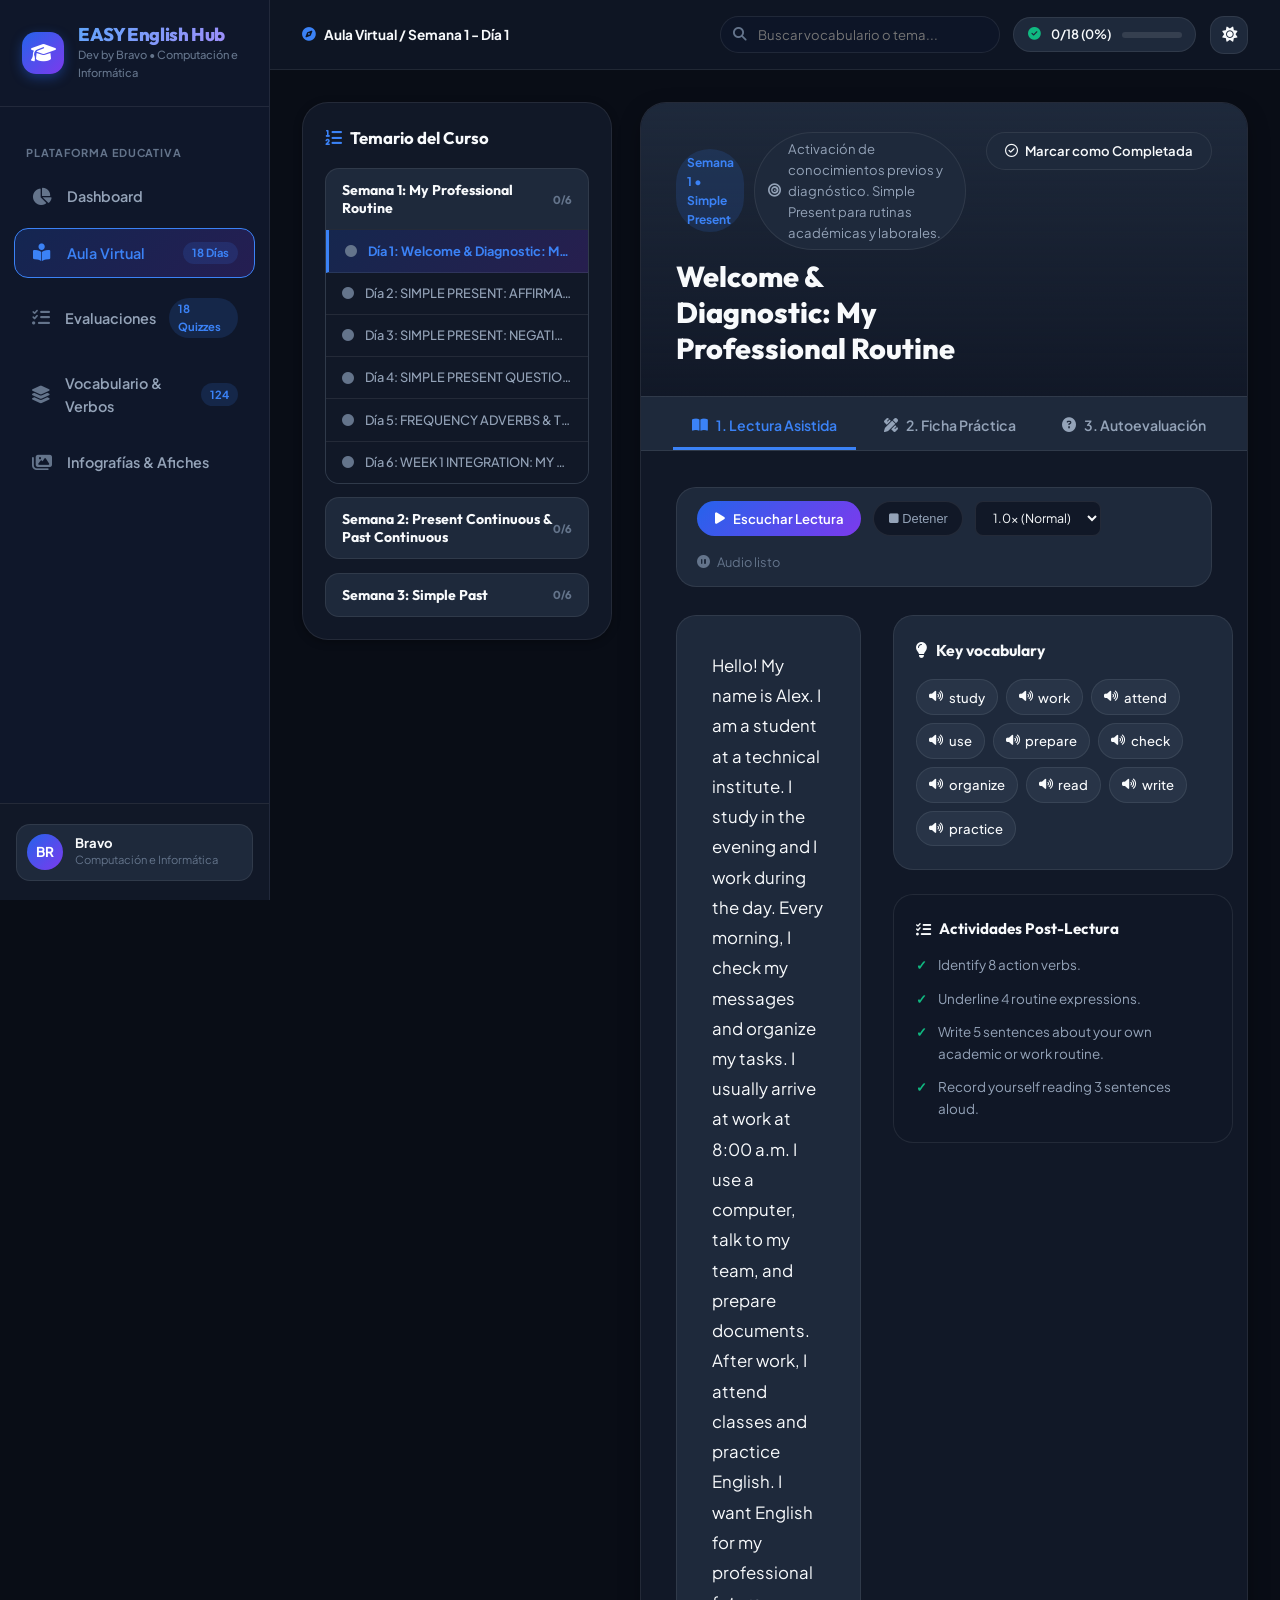
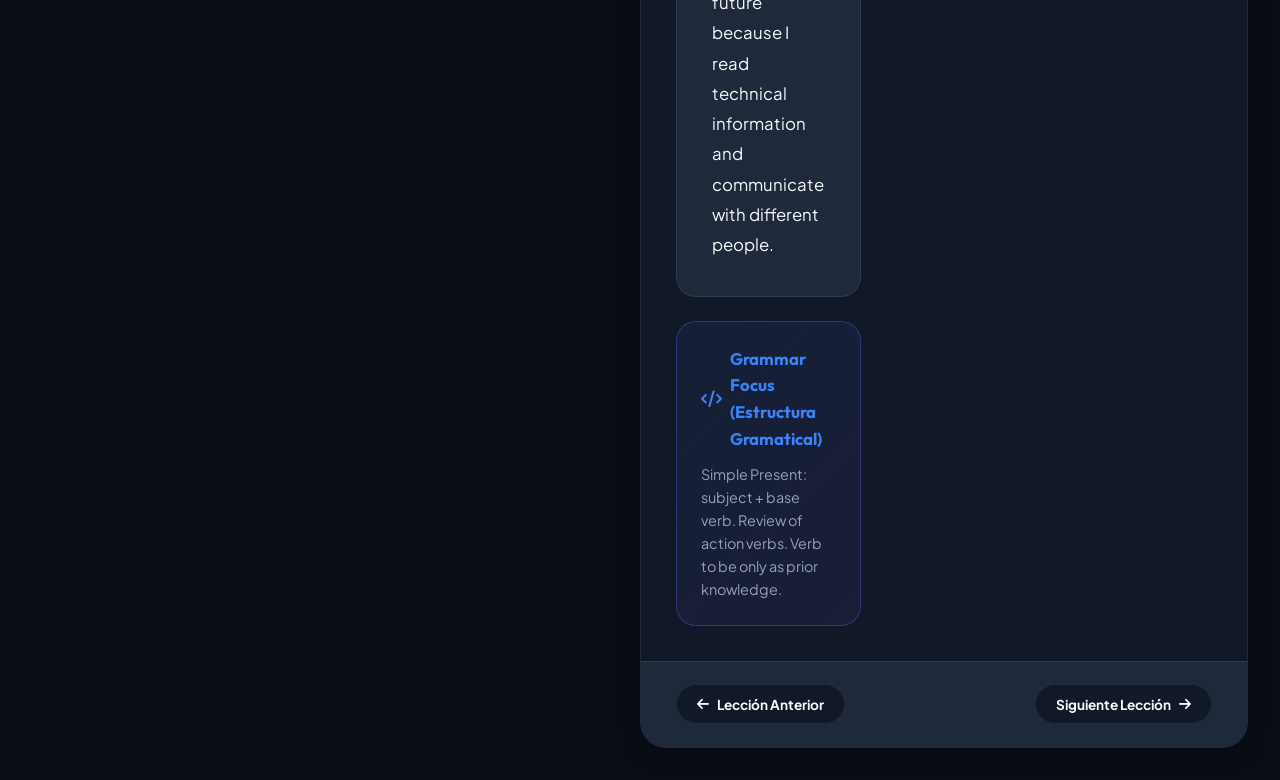
==== aula.html @ ff4a4f33 "Migracion MPA: Fases 2-3 (pagina 2/2 del portal y limpieza de codigo legado)" ====
<!DOCTYPE html>
<html lang="es" data-theme="dark">

<head>
  <meta charset="UTF-8">
  <meta name="viewport" content="width=device-width, initial-scale=1.0">
  <title>Aula Virtual | EASY English Hub</title>
  <meta name="description"
    content="Aula virtual interactiva de Inglés Básico: lectura asistida por voz nativa, ficha de práctica, autoevaluaciones, diapositivas, recursos e infografías por día.">
  <meta name="author" content="Bravo • Computación e Informática">

  <!-- Favicon SVG -->
  <link rel="icon" type="image/svg+xml"
    href="data:image/svg+xml,<svg xmlns='http://www.w3.org/2000/svg' viewBox='0 0 100 100'><rect width='100' height='100' rx='25' fill='%232563eb'/><text x='50' y='65' font-size='50' font-family='sans-serif' font-weight='bold' text-anchor='middle' fill='white'>E</text></svg>">

  <!-- Font Awesome CDN -->
  <link rel="stylesheet" href="https://cdnjs.cloudflare.com/ajax/libs/font-awesome/6.5.1/css/all.min.css"
    integrity="sha512-DTOQO9RWCH3ppGqcWaEA1BIZOC6xxalwEsw9c2QQeAIftl+Vegovlnee1c9QX4TctnWMn13TZye+giMm8e2LwA=="
    crossorigin="anonymous" referrerpolicy="no-referrer" />

  <!-- App Stylesheet -->
  <link rel="stylesheet" href="css/styles.css">
</head>

<body>

  <!-- Contenido de la vista Aula Virtual (el layout común lo envuelve js/layout.js) -->
  <template id="pageTemplate">
    <section class="view-section active" id="view_classroom">
      <div class="classroom-layout">

        <!-- Left Syllabus Navigator (Tree inside Classroom) -->
        <aside class="syllabus-card" id="syllabusCard">
          <h3 class="syllabus-title">
            <i class="fa-solid fa-list-ol" style="color: var(--primary-500);"></i> Temario del Curso
          </h3>
          <div class="syllabus-accordion" id="syllabusAccordion">
            <!-- Populated dynamically by js/paginas/aula.js -->
          </div>
        </aside>

        <!-- Right Main Stage Classroom Workspace -->
        <div class="classroom-stage-card" id="classroomStageCard">

          <!-- Stage Header -->
          <div class="stage-header">
            <div class="stage-header-info">
              <div class="stage-badges-row">
                <span class="stage-week-badge" id="stageWeekBadge">Semana 1</span>
                <span class="stage-focus-tag" id="stageFocusTag">
                  <i class="fa-solid fa-bullseye"></i> Enfoque del día
                </span>
              </div>
              <h2 class="stage-lesson-title" id="stageLessonTitle">Cargando Lección...</h2>
            </div>

            <div class="stage-header-actions">
              <button type="button" class="btn-complete-lesson" id="stageCompleteBtn">
                <i class="fa-regular fa-circle-check"></i> Marcar como Completada
              </button>
            </div>
          </div>

          <!-- Classroom Tabs Bar -->
          <nav class="classroom-tabs-bar" id="classroomTabsBar" aria-label="Contenidos de la clase">
            <button type="button" class="stage-tab-btn" data-tab="reading">
              <i class="fa-solid fa-book-open"></i> 1. Lectura Asistida
            </button>
            <button type="button" class="stage-tab-btn" data-tab="worksheet">
              <i class="fa-solid fa-pen-ruler"></i> 2. Ficha Práctica
            </button>
            <button type="button" class="stage-tab-btn" data-tab="quiz">
              <i class="fa-solid fa-circle-question"></i> 3. Autoevaluación
            </button>
            <button type="button" class="stage-tab-btn" data-tab="slides">
              <i class="fa-solid fa-chalkboard-user"></i> 4. Diapositivas PPT
            </button>
            <button type="button" class="stage-tab-btn" data-tab="resources">
              <i class="fa-solid fa-globe"></i> 5. Recursos & Práctica
            </button>
            <button type="button" class="stage-tab-btn" data-tab="poster">
              <i class="fa-solid fa-image"></i> 6. Infografía
            </button>
          </nav>

          <!-- Tab Panel 1: Lectura Asistida con Voz -->
          <div class="stage-panel" id="stagePanel_reading">
            <!-- Audio Bar -->
            <div class="audio-player-bar" id="audioPlayerBar">
              <div class="audio-controls-left">
                <button type="button" class="btn-audio-play" id="audioPlayBtn">
                  <i class="fa-solid fa-play"></i> Escuchar Lectura
                </button>
                <button type="button" class="btn-audio-stop" id="audioStopBtn" title="Detener audio">
                  <i class="fa-solid fa-stop"></i> Detener
                </button>
                <label for="audioSpeedSelect" style="display:none;">Velocidad</label>
                <select id="audioSpeedSelect" class="audio-speed-select" title="Velocidad de reproducción">
                  <option value="0.8">0.8x (Lento)</option>
                  <option value="1.0" selected>1.0x (Normal)</option>
                  <option value="1.2">1.2x (Rápido)</option>
                </select>
              </div>
              <div class="audio-status-label" id="audioStatusLabel">
                <i class="fa-solid fa-circle-pause" style="color: var(--text-muted)"></i> Audio listo
              </div>
            </div>

            <!-- Dual Layout: Reading Text + Grammar & Vocabulary -->
            <div class="reading-stage-grid">
              <div class="reading-main-column">
                <div class="reading-text-card" id="readingTextCard">
                  <!-- Populated dynamically -->
                </div>

                <div class="grammar-card" id="grammarCard">
                  <div class="grammar-card-header">
                    <i class="fa-solid fa-code"></i> Grammar Focus (Estructura Gramatical)
                  </div>
                  <div class="grammar-card-body" id="grammarCardBody">
                    <!-- Populated dynamically -->
                  </div>
                </div>
              </div>

              <aside class="stage-side-column">
                <div class="vocab-widget-card" id="vocabWidgetCard">
                  <h4 id="vocabWidgetTitle"><i class="fa-solid fa-lightbulb"></i> Vocabulario Clave</h4>
                  <div class="vocab-chips-wrap" id="vocabChipsWrap">
                    <!-- Populated dynamically -->
                  </div>
                </div>

                <div class="after-reading-card" id="afterReadingCard">
                  <h4><i class="fa-solid fa-list-check"></i> Actividades Post-Lectura</h4>
                  <ul class="after-reading-list" id="afterReadingList">
                    <!-- Populated dynamically -->
                  </ul>
                </div>
              </aside>
            </div>
          </div>

          <!-- Tab Panel 2: Ficha Práctica Interactiva -->
          <div class="stage-panel" id="stagePanel_worksheet">
            <div class="worksheet-container">
              <div id="worksheetSectionsWrap">
                <!-- Populated dynamically -->
              </div>
              <div style="display: flex; justify-content: flex-end; padding-top: 1rem;">
                <button type="button" class="btn-primary-action" id="saveWorksheetBtn">
                  <i class="fa-solid fa-floppy-disk"></i> <span>Guardar Mis Respuestas</span>
                </button>
              </div>
            </div>
          </div>

          <!-- Tab Panel 3: Autoevaluación (Quiz) -->
          <div class="stage-panel" id="stagePanel_quiz">
            <div class="quiz-wrapper">
              <div class="quiz-score-banner">
                <div class="quiz-score-text">
                  <h3>Autoevaluación Oficial del Día</h3>
                  <p>Responde las 5 preguntas y obtén retroalimentación inmediata con explicación.</p>
                </div>
                <div class="quiz-score-pill" id="quizScorePill">0 / 5</div>
              </div>

              <div id="quizQuestionsWrap" style="display: flex; flex-direction: column; gap: 1.5rem;">
                <!-- Populated dynamically -->
              </div>

              <div class="master-answer-card">
                <div class="master-answer-header" id="masterAnswerHeader">
                  <h4><i class="fa-solid fa-key"></i> Ver Solucionario y Hoja de Respuestas</h4>
                  <i class="fa-solid fa-chevron-down" id="masterAnswerIcon"></i>
                </div>
                <div class="master-answer-body" id="masterAnswerBody">
                  <!-- Populated dynamically -->
                </div>
              </div>
            </div>
          </div>

          <!-- Tab Panel 4: Diapositivas PPT Interactivas en Pantalla -->
          <div class="stage-panel" id="stagePanel_slides">
            <div class="slides-viewer-card">
              <div class="slides-toolbar">
                <div style="display: flex; align-items: center; gap: 0.8rem;">
                  <h4 style="font-family: var(--font-heading); font-size: 1.15rem; font-weight: 700;">
                    <i class="fa-solid fa-chalkboard-user"
                      style="color: var(--primary-500); margin-right: 0.35rem;"></i> Diapositivas Oficiales de la
                    Semana
                  </h4>
                  <span class="slide-counter-badge" id="slideCounterBadge">Diapositiva 1 de 8</span>
                </div>

                <div class="slide-controls">
                  <button type="button" class="btn-stage-nav" id="slidePrevBtn">
                    <i class="fa-solid fa-chevron-left"></i> Anterior
                  </button>
                  <button type="button" class="btn-stage-nav" id="slideNextBtn">
                    Siguiente <i class="fa-solid fa-chevron-right"></i>
                  </button>
                </div>
              </div>

              <div class="slide-stage-canvas" id="slideStageCanvas">
                <!-- Populated dynamically -->
              </div>
            </div>
          </div>

          <!-- Tab Panel 5: Recursos Digitales y Práctica Online -->
          <div class="stage-panel" id="stagePanel_resources">
            <div id="resourcesContainer">
              <!-- Populated dynamically -->
            </div>
          </div>

          <!-- Tab Panel 6: Infografía del Día -->
          <div class="stage-panel" id="stagePanel_poster">
            <div class="poster-viewer-card">
              <div
                style="width: 100%; display: flex; justify-content: space-between; align-items: center; margin-bottom: 1rem;">
                <h4 style="font-family: var(--font-heading); font-size: 1.1rem;"><i class="fa-solid fa-image"></i>
                  Infografía Educativa de la Lección</h4>
                <button type="button" class="btn-stage-nav" id="posterFullBtn">
                  <i class="fa-solid fa-expand"></i> Pantalla Completa
                </button>
              </div>
              <div class="poster-media-container" id="posterMediaWrap">
                <!-- Populated dynamically -->
              </div>
            </div>
          </div>

          <!-- Stage Navigation Footer (Prev / Next Buttons) -->
          <div class="stage-nav-footer">
            <button type="button" class="btn-stage-nav" id="prevLessonBtn">
              <i class="fa-solid fa-arrow-left"></i> Lección Anterior
            </button>
            <button type="button" class="btn-stage-nav" id="nextLessonBtn">
              Siguiente Lección <i class="fa-solid fa-arrow-right"></i>
            </button>
          </div>

        </div>
      </div>
    </section>
  </template>

  <div id="appRoot"></div>

  <script type="module" src="js/paginas/aula.js"></script>
</body>

</html>
---- css/styles.css ----
/* ==========================================================================
   EASY English Hub - EdTech LMS Platform
   Desarrollado por Bravo • Computación e Informática
   ========================================================================== */

@import url('https://fonts.googleapis.com/css2?family=Outfit:wght@300;400;500;600;700;800&family=Plus+Jakarta+Sans:wght@300;400;500;600;700&display=swap');

/* --- Theme Tokens & CSS Variables --- */
:root {
  --primary-50: #eff6ff;
  --primary-100: #dbeafe;
  --primary-500: #3b82f6;
  --primary-600: #2563eb;
  --primary-700: #1d4ed8;

  --violet-500: #8b5cf6;
  --violet-600: #7c3aed;
  --cyan-500: #06b6d4;
  --emerald-500: #10b981;
  --rose-500: #f43f5e;
  --amber-500: #f59e0b;

  --font-heading: 'Outfit', sans-serif;
  --font-body: 'Plus Jakarta Sans', sans-serif;

  --sidebar-width: 270px;
  --topbar-height: 70px;

  --radius-sm: 8px;
  --radius-md: 14px;
  --radius-lg: 20px;
  --radius-xl: 26px;
  --radius-full: 9999px;

  --transition-fast: 0.15s ease;
  --transition-normal: 0.25s ease;
  --transition-slow: 0.4s cubic-bezier(0.16, 1, 0.3, 1);
}

/* Dark Theme */
[data-theme="dark"] {
  --bg-app: #090d16;
  --bg-sidebar: #0f172a;
  --bg-surface: #111827;
  --bg-card: rgba(17, 24, 39, 0.8);
  --bg-card-hover: rgba(30, 41, 59, 0.9);
  --bg-elevated: #1e293b;
  --bg-input: rgba(15, 23, 42, 0.85);

  --border-color: rgba(255, 255, 255, 0.08);
  --border-highlight: rgba(99, 102, 241, 0.35);

  --text-main: #f8fafc;
  --text-secondary: #94a3b8;
  --text-muted: #64748b;

  --shadow-sm: 0 2px 8px rgba(0, 0, 0, 0.3);
  --shadow-md: 0 8px 24px -4px rgba(0, 0, 0, 0.4);
  --shadow-lg: 0 16px 36px -6px rgba(0, 0, 0, 0.5);
  --shadow-glow: 0 0 35px rgba(99, 102, 241, 0.2);

  --nav-active-bg: linear-gradient(135deg, rgba(37, 99, 235, 0.2), rgba(124, 58, 237, 0.2));
  --nav-active-border: #3b82f6;
  --chip-bg: rgba(51, 65, 85, 0.5);
}

/* Light Theme */
[data-theme="light"] {
  --bg-app: #f8fafc;
  --bg-sidebar: #ffffff;
  --bg-surface: #ffffff;
  --bg-card: rgba(255, 255, 255, 0.9);
  --bg-card-hover: #ffffff;
  --bg-elevated: #f1f5f9;
  --bg-input: #ffffff;

  --border-color: rgba(226, 232, 240, 0.9);
  --border-highlight: rgba(59, 130, 246, 0.35);

  --text-main: #0f172a;
  --text-secondary: #475569;
  --text-muted: #94a3b8;

  --shadow-sm: 0 2px 6px rgba(0, 0, 0, 0.04);
  --shadow-md: 0 8px 20px -3px rgba(0, 0, 0, 0.08);
  --shadow-lg: 0 16px 32px -4px rgba(0, 0, 0, 0.12);
  --shadow-glow: 0 0 30px rgba(59, 130, 246, 0.15);

  --nav-active-bg: #eff6ff;
  --nav-active-border: #2563eb;
  --chip-bg: #e2e8f0;
}

/* Base Reset */
*, *::before, *::after {
  box-sizing: border-box;
  margin: 0;
  padding: 0;
}

body {
  font-family: var(--font-body);
  background-color: var(--bg-app);
  color: var(--text-main);
  line-height: 1.6;
  min-height: 100vh;
  display: flex;
  overflow-x: hidden;
  transition: background-color var(--transition-slow), color var(--transition-slow);
}

/* Scrollbars */
::-webkit-scrollbar {
  width: 6px;
  height: 6px;
}
::-webkit-scrollbar-track {
  background: transparent;
}
::-webkit-scrollbar-thumb {
  background: var(--border-highlight);
  border-radius: var(--radius-full);
}
::-webkit-scrollbar-thumb:hover {
  background: var(--primary-500);
}

/* ==========================================================================
   App Shell Layout (Sidebar + Topbar + Main Stage)
   ========================================================================== */
.app-shell {
  display: flex;
  width: 100%;
  min-height: 100vh;
}

/* Fixed Left Sidebar */
.app-sidebar {
  width: var(--sidebar-width);
  background: var(--bg-sidebar);
  border-right: 1px solid var(--border-color);
  display: flex;
  flex-direction: column;
  position: fixed;
  top: 0;
  bottom: 0;
  left: 0;
  z-index: 1000;
  transition: transform var(--transition-slow);
}

.sidebar-header {
  padding: 1.5rem 1.4rem;
  display: flex;
  align-items: center;
  gap: 0.85rem;
  border-bottom: 1px solid var(--border-color);
}

.sidebar-logo-icon {
  width: 42px;
  height: 42px;
  border-radius: var(--radius-md);
  background: linear-gradient(135deg, var(--primary-600), var(--violet-600));
  display: flex;
  align-items: center;
  justify-content: center;
  color: #fff;
  font-size: 1.25rem;
  box-shadow: 0 4px 12px rgba(37, 99, 235, 0.4);
  flex-shrink: 0;
}

.sidebar-brand-titles h1 {
  font-family: var(--font-heading);
  font-size: 1.15rem;
  font-weight: 800;
  letter-spacing: -0.02em;
  background: linear-gradient(135deg, #60a5fa, #a78bfa);
  -webkit-background-clip: text;
  -webkit-text-fill-color: transparent;
  line-height: 1.2;
}
[data-theme="light"] .sidebar-brand-titles h1 {
  background: linear-gradient(135deg, #2563eb, #7c3aed);
  -webkit-background-clip: text;
  -webkit-text-fill-color: transparent;
}

.sidebar-brand-badge {
  font-size: 0.7rem;
  color: var(--text-muted);
  font-weight: 500;
}

/* Sidebar Menu */
.sidebar-nav {
  padding: 1.2rem 0.9rem;
  display: flex;
  flex-direction: column;
  gap: 0.35rem;
  flex: 1;
  overflow-y: auto;
}

.nav-section-title {
  font-size: 0.68rem;
  text-transform: uppercase;
  letter-spacing: 0.08em;
  font-weight: 700;
  color: var(--text-muted);
  padding: 0.6rem 0.75rem 0.3rem;
  margin-top: 0.5rem;
}

.nav-item-btn {
  display: flex;
  align-items: center;
  gap: 0.85rem;
  padding: 0.8rem 1rem;
  border-radius: var(--radius-md);
  color: var(--text-secondary);
  font-family: var(--font-body);
  font-size: 0.9rem;
  font-weight: 600;
  text-decoration: none;
  background: transparent;
  border: 1px solid transparent;
  cursor: pointer;
  width: 100%;
  text-align: left;
  transition: all var(--transition-fast);
}

.nav-item-btn i {
  font-size: 1.1rem;
  width: 22px;
  text-align: center;
  color: var(--text-muted);
  transition: color var(--transition-fast);
}

.nav-item-btn:hover {
  background: var(--bg-elevated);
  color: var(--text-main);
}
.nav-item-btn:hover i {
  color: var(--primary-500);
}

.nav-item-btn.active {
  background: var(--nav-active-bg);
  border-color: var(--nav-active-border);
  color: var(--primary-500);
}
.nav-item-btn.active i {
  color: var(--primary-500);
}

.nav-pill-badge {
  margin-left: auto;
  font-size: 0.7rem;
  font-weight: 700;
  padding: 0.15rem 0.55rem;
  border-radius: var(--radius-full);
  background: rgba(59, 130, 246, 0.15);
  color: var(--primary-500);
}

.sidebar-footer {
  padding: 1.2rem 1rem;
  border-top: 1px solid var(--border-color);
  background: var(--bg-surface);
}

.student-card-mini {
  display: flex;
  align-items: center;
  gap: 0.75rem;
  padding: 0.6rem;
  border-radius: var(--radius-md);
  background: var(--bg-elevated);
  border: 1px solid var(--border-color);
}

.student-avatar {
  width: 36px;
  height: 36px;
  border-radius: 50%;
  background: linear-gradient(135deg, var(--emerald-500), var(--cyan-500));
  display: flex;
  align-items: center;
  justify-content: center;
  color: #fff;
  font-weight: 700;
  font-size: 0.85rem;
  flex-shrink: 0;
}

.student-info h4 {
  font-size: 0.82rem;
  font-weight: 700;
  color: var(--text-main);
  line-height: 1.2;
}
.student-info p {
  font-size: 0.7rem;
  color: var(--text-muted);
}

/* Viewport */
.app-viewport {
  margin-left: var(--sidebar-width);
  width: calc(100% - var(--sidebar-width));
  min-height: 100vh;
  display: flex;
  flex-direction: column;
}

.app-topbar {
  height: var(--topbar-height);
  background: var(--bg-card);
  backdrop-filter: blur(16px);
  -webkit-backdrop-filter: blur(16px);
  border-bottom: 1px solid var(--border-color);
  position: sticky;
  top: 0;
  z-index: 900;
  display: flex;
  align-items: center;
  justify-content: space-between;
  padding: 0 2rem;
  gap: 1.5rem;
}

.topbar-left {
  display: flex;
  align-items: center;
  gap: 1.25rem;
}

.btn-sidebar-toggle {
  display: none;
  background: var(--bg-elevated);
  border: 1px solid var(--border-color);
  width: 38px;
  height: 38px;
  border-radius: var(--radius-sm);
  color: var(--text-main);
  cursor: pointer;
  align-items: center;
  justify-content: center;
  font-size: 1.1rem;
}

.topbar-breadcrumbs {
  font-size: 0.85rem;
  font-weight: 600;
  color: var(--text-muted);
  display: flex;
  align-items: center;
  gap: 0.5rem;
}
.topbar-breadcrumbs span.active-view-name {
  color: var(--text-main);
  font-weight: 700;
}

.topbar-actions {
  display: flex;
  align-items: center;
  gap: 0.85rem;
}

.topbar-search-box {
  position: relative;
  width: 280px;
}
.topbar-search-input {
  width: 100%;
  padding: 0.55rem 0.9rem 0.55rem 2.3rem;
  border-radius: var(--radius-full);
  border: 1px solid var(--border-color);
  background: var(--bg-input);
  color: var(--text-main);
  font-family: var(--font-body);
  font-size: 0.82rem;
  transition: all var(--transition-fast);
}
.topbar-search-input:focus {
  outline: none;
  border-color: var(--primary-500);
  box-shadow: 0 0 0 3px rgba(59, 130, 246, 0.2);
}
.topbar-search-icon {
  position: absolute;
  left: 0.85rem;
  top: 50%;
  transform: translateY(-50%);
  color: var(--text-muted);
  font-size: 0.85rem;
  pointer-events: none;
}

.btn-topbar-action {
  width: 38px;
  height: 38px;
  border-radius: var(--radius-md);
  border: 1px solid var(--border-color);
  background: var(--bg-elevated);
  color: var(--text-main);
  display: flex;
  align-items: center;
  justify-content: center;
  cursor: pointer;
  transition: all var(--transition-fast);
  font-size: 0.95rem;
}
.btn-topbar-action:hover {
  background: var(--bg-card-hover);
  border-color: var(--primary-500);
  transform: translateY(-2px);
}

.topbar-progress-pill {
  display: flex;
  align-items: center;
  gap: 0.65rem;
  background: var(--bg-elevated);
  padding: 0.4rem 0.85rem;
  border-radius: var(--radius-full);
  border: 1px solid var(--border-color);
  font-size: 0.8rem;
  font-weight: 600;
}
.topbar-progress-bar {
  width: 60px;
  height: 6px;
  background: rgba(255, 255, 255, 0.1);
  border-radius: var(--radius-full);
  overflow: hidden;
}
[data-theme="light"] .topbar-progress-bar {
  background: rgba(0, 0, 0, 0.08);
}
.topbar-progress-fill {
  height: 100%;
  background: linear-gradient(90deg, var(--emerald-500), var(--cyan-500));
  border-radius: var(--radius-full);
  transition: width var(--transition-slow);
}

.app-main {
  flex: 1;
  padding: 2rem;
  max-width: 1500px;
  width: 100%;
  margin: 0 auto;
}

.view-section {
  display: none;
  animation: fadeIn 0.3s ease;
}
.view-section.active {
  display: block;
}

@keyframes fadeIn {
  from { opacity: 0; transform: translateY(8px); }
  to { opacity: 1; transform: translateY(0); }
}

/* ==========================================================================
   VIEW 1: Dashboard Styles
   ========================================================================== */
.dashboard-container {
  display: flex;
  flex-direction: column;
  gap: 2rem;
}

.dash-welcome-card {
  background: linear-gradient(135deg, rgba(37, 99, 235, 0.15), rgba(124, 58, 237, 0.15)), var(--bg-card);
  border: 1px solid var(--border-highlight);
  border-radius: var(--radius-xl);
  padding: 2.2rem 2.5rem;
  display: flex;
  justify-content: space-between;
  align-items: center;
  flex-wrap: wrap;
  gap: 1.5rem;
  box-shadow: var(--shadow-glow);
}
.dash-welcome-content h2 {
  font-family: var(--font-heading);
  font-size: 2rem;
  font-weight: 800;
  line-height: 1.2;
  margin-bottom: 0.5rem;
}
.dash-welcome-content p {
  color: var(--text-secondary);
  font-size: 0.95rem;
  max-width: 620px;
}

.btn-primary-action {
  background: linear-gradient(135deg, var(--primary-600), var(--violet-600));
  color: #fff;
  border: none;
  padding: 0.85rem 1.6rem;
  border-radius: var(--radius-full);
  font-family: var(--font-body);
  font-size: 0.92rem;
  font-weight: 700;
  cursor: pointer;
  display: inline-flex;
  align-items: center;
  gap: 0.6rem;
  transition: all var(--transition-fast);
  box-shadow: 0 4px 14px rgba(37, 99, 235, 0.4);
}
.btn-primary-action:hover {
  transform: translateY(-2px);
  box-shadow: 0 6px 20px rgba(37, 99, 235, 0.5);
}

.dash-stats-grid {
  display: grid;
  grid-template-columns: repeat(4, 1fr);
  gap: 1.25rem;
}
.stat-widget-card {
  background: var(--bg-surface);
  border: 1px solid var(--border-color);
  border-radius: var(--radius-lg);
  padding: 1.4rem;
  display: flex;
  align-items: center;
  gap: 1.2rem;
  box-shadow: var(--shadow-sm);
  transition: transform var(--transition-fast);
}
.stat-widget-card:hover {
  transform: translateY(-3px);
  border-color: var(--border-highlight);
}
.stat-icon-wrapper {
  width: 52px;
  height: 52px;
  border-radius: var(--radius-md);
  display: flex;
  align-items: center;
  justify-content: center;
  font-size: 1.35rem;
  flex-shrink: 0;
}
.stat-icon-blue { background: rgba(59, 130, 246, 0.15); color: #3b82f6; }
.stat-icon-purple { background: rgba(139, 92, 246, 0.15); color: #8b5cf6; }
.stat-icon-green { background: rgba(16, 185, 129, 0.15); color: #10b981; }
.stat-icon-amber { background: rgba(245, 158, 11, 0.15); color: #f59e0b; }

.stat-info-details h3 {
  font-family: var(--font-heading);
  font-size: 1.55rem;
  font-weight: 800;
  line-height: 1.1;
}
.stat-info-details p {
  font-size: 0.8rem;
  color: var(--text-secondary);
  font-weight: 500;
  margin-top: 0.2rem;
}

.section-headline {
  display: flex;
  align-items: center;
  justify-content: space-between;
  margin-bottom: 1.2rem;
}
.section-headline h3 {
  font-family: var(--font-heading);
  font-size: 1.35rem;
  font-weight: 800;
}
.section-headline p {
  font-size: 0.85rem;
  color: var(--text-muted);
}

.dash-modules-grid {
  display: grid;
  grid-template-columns: repeat(3, 1fr);
  gap: 1.5rem;
}
.dash-module-card {
  background: var(--bg-surface);
  border: 1px solid var(--border-color);
  border-radius: var(--radius-xl);
  padding: 1.75rem;
  display: flex;
  flex-direction: column;
  transition: all var(--transition-normal);
  box-shadow: var(--shadow-sm);
  position: relative;
  overflow: hidden;
}
.dash-module-card:hover {
  transform: translateY(-4px);
  box-shadow: var(--shadow-md);
  border-color: var(--primary-500);
}
.dash-module-card::before {
  content: '';
  position: absolute;
  top: 0;
  left: 0;
  right: 0;
  height: 4px;
  background: linear-gradient(90deg, var(--primary-500), var(--violet-500));
}
.mod-header-row {
  display: flex;
  justify-content: space-between;
  align-items: center;
  margin-bottom: 0.8rem;
}
.mod-badge-pill {
  font-size: 0.72rem;
  font-weight: 700;
  padding: 0.25rem 0.7rem;
  border-radius: var(--radius-full);
  background: rgba(99, 102, 241, 0.15);
  color: #818cf8;
}
.mod-title {
  font-family: var(--font-heading);
  font-size: 1.25rem;
  font-weight: 800;
  line-height: 1.3;
  margin-bottom: 0.4rem;
}
.mod-desc {
  font-size: 0.84rem;
  color: var(--text-secondary);
  line-height: 1.5;
  margin-bottom: 1.2rem;
  flex: 1;
}
.mod-progress-box {
  margin-bottom: 1.25rem;
}
.mod-progress-labels {
  display: flex;
  justify-content: space-between;
  font-size: 0.75rem;
  font-weight: 600;
  color: var(--text-muted);
  margin-bottom: 0.4rem;
}
.mod-progress-track {
  height: 7px;
  background: var(--bg-elevated);
  border-radius: var(--radius-full);
  overflow: hidden;
}
.mod-progress-fill {
  height: 100%;
  background: linear-gradient(90deg, var(--primary-500), var(--emerald-500));
  border-radius: var(--radius-full);
  transition: width var(--transition-slow);
}
.btn-open-module {
  width: 100%;
  padding: 0.75rem;
  border-radius: var(--radius-md);
  background: var(--bg-elevated);
  border: 1px solid var(--border-color);
  color: var(--text-main);
  font-family: var(--font-body);
  font-size: 0.85rem;
  font-weight: 700;
  cursor: pointer;
  display: flex;
  align-items: center;
  justify-content: center;
  gap: 0.5rem;
  transition: all var(--transition-fast);
}
.btn-open-module:hover {
  background: var(--primary-600);
  border-color: var(--primary-600);
  color: #fff;
}

/* ==========================================================================
   VIEW 2: Aula Virtual / LMS Classroom Layout
   ========================================================================== */
.classroom-layout {
  display: grid;
  grid-template-columns: 310px 1fr;
  gap: 1.75rem;
  align-items: start;
}

.syllabus-card {
  background: var(--bg-surface);
  border: 1px solid var(--border-color);
  border-radius: var(--radius-xl);
  padding: 1.4rem;
  position: sticky;
  top: calc(var(--topbar-height) + 1.5rem);
  max-height: calc(100vh - var(--topbar-height) - 3rem);
  overflow-y: auto;
  box-shadow: var(--shadow-sm);
}
.syllabus-title {
  font-family: var(--font-heading);
  font-size: 1.05rem;
  font-weight: 700;
  margin-bottom: 1rem;
  display: flex;
  align-items: center;
  gap: 0.5rem;
}
.syllabus-accordion {
  display: flex;
  flex-direction: column;
  gap: 0.85rem;
}
.syllabus-week-item {
  border: 1px solid var(--border-color);
  border-radius: var(--radius-md);
  overflow: hidden;
  background: var(--bg-elevated);
}
.syllabus-week-btn {
  width: 100%;
  padding: 0.75rem 1rem;
  background: transparent;
  border: none;
  text-align: left;
  display: flex;
  align-items: center;
  justify-content: space-between;
  cursor: pointer;
  font-family: var(--font-heading);
  font-size: 0.88rem;
  font-weight: 700;
  color: var(--text-main);
  transition: background var(--transition-fast);
}
.syllabus-week-btn:hover {
  background: var(--bg-card-hover);
}
.syllabus-days-list {
  display: flex;
  flex-direction: column;
  background: var(--bg-surface);
  border-top: 1px solid var(--border-color);
}
.syllabus-day-link {
  display: flex;
  align-items: center;
  gap: 0.65rem;
  padding: 0.65rem 1rem;
  border-bottom: 1px solid var(--border-color);
  color: var(--text-secondary);
  font-size: 0.8rem;
  font-weight: 500;
  text-decoration: none;
  cursor: pointer;
  transition: all var(--transition-fast);
}
.syllabus-day-link:last-child {
  border-bottom: none;
}
.syllabus-day-link:hover {
  background: var(--bg-elevated);
  color: var(--text-main);
}
.syllabus-day-link.active {
  background: var(--nav-active-bg);
  color: var(--primary-500);
  font-weight: 700;
  border-left: 3px solid var(--primary-500);
}
.syllabus-check-icon {
  font-size: 0.75rem;
  color: var(--text-muted);
}
.syllabus-day-link.completed .syllabus-check-icon {
  color: var(--emerald-500);
}

/* Stage Workspace */
.classroom-stage-card {
  background: var(--bg-surface);
  border: 1px solid var(--border-color);
  border-radius: var(--radius-xl);
  overflow: hidden;
  box-shadow: var(--shadow-md);
}
.stage-header {
  padding: 1.8rem 2.2rem 1.4rem;
  background: linear-gradient(180deg, var(--bg-elevated) 0%, transparent 100%);
  border-bottom: 1px solid var(--border-color);
  display: flex;
  justify-content: space-between;
  align-items: flex-start;
  flex-wrap: wrap;
  gap: 1.25rem;
}
.stage-header-info {
  flex: 1;
  min-width: 280px;
}
.stage-badges-row {
  display: flex;
  align-items: center;
  gap: 0.6rem;
  margin-bottom: 0.5rem;
}
.stage-week-badge {
  font-size: 0.75rem;
  font-weight: 700;
  padding: 0.2rem 0.65rem;
  border-radius: var(--radius-full);
  background: rgba(59, 130, 246, 0.15);
  color: var(--primary-500);
}
.stage-lesson-title {
  font-family: var(--font-heading);
  font-size: 1.8rem;
  font-weight: 800;
  line-height: 1.25;
  margin-bottom: 0.5rem;
}
.stage-focus-tag {
  display: inline-flex;
  align-items: center;
  gap: 0.4rem;
  font-size: 0.82rem;
  color: var(--text-secondary);
  background: var(--bg-elevated);
  padding: 0.35rem 0.85rem;
  border-radius: var(--radius-full);
  border: 1px solid var(--border-color);
}
.stage-header-actions {
  display: flex;
  align-items: center;
  gap: 0.75rem;
}
.btn-complete-lesson {
  background: var(--bg-elevated);
  border: 1px solid var(--border-color);
  color: var(--text-main);
  padding: 0.6rem 1.1rem;
  border-radius: var(--radius-full);
  font-family: var(--font-body);
  font-size: 0.82rem;
  font-weight: 600;
  cursor: pointer;
  display: inline-flex;
  align-items: center;
  gap: 0.45rem;
  transition: all var(--transition-normal);
}
.btn-complete-lesson:hover {
  background: var(--emerald-500);
  border-color: var(--emerald-500);
  color: #fff;
  transform: translateY(-2px);
}
.btn-complete-lesson.is-completed {
  background: rgba(16, 185, 129, 0.15);
  border-color: var(--emerald-500);
  color: var(--emerald-500);
}

.classroom-tabs-bar {
  display: flex;
  background: var(--bg-elevated);
  padding: 0.3rem 2rem 0;
  border-bottom: 1px solid var(--border-color);
  gap: 0.5rem;
  overflow-x: auto;
}
.stage-tab-btn {
  background: transparent;
  border: none;
  border-bottom: 3px solid transparent;
  padding: 0.85rem 1.2rem;
  color: var(--text-secondary);
  font-family: var(--font-body);
  font-size: 0.88rem;
  font-weight: 600;
  cursor: pointer;
  display: inline-flex;
  align-items: center;
  gap: 0.5rem;
  transition: all var(--transition-fast);
  white-space: nowrap;
}
.stage-tab-btn:hover {
  color: var(--text-main);
}
.stage-tab-btn.active {
  color: var(--primary-500);
  border-bottom-color: var(--primary-500);
}
.stage-panel {
  padding: 2.2rem;
  display: none;
  animation: fadeIn 0.3s ease;
}
.stage-panel.active {
  display: block;
}

/* Audio Player */
.audio-player-bar {
  background: var(--bg-elevated);
  border: 1px solid var(--border-color);
  border-radius: var(--radius-lg);
  padding: 0.85rem 1.25rem;
  display: flex;
  align-items: center;
  justify-content: space-between;
  flex-wrap: wrap;
  gap: 1rem;
  margin-bottom: 1.75rem;
}
.audio-controls-left {
  display: flex;
  align-items: center;
  gap: 0.75rem;
}
.btn-audio-play {
  background: linear-gradient(135deg, var(--primary-600), var(--violet-600));
  border: none;
  color: #fff;
  padding: 0.55rem 1.1rem;
  border-radius: var(--radius-full);
  font-family: var(--font-body);
  font-size: 0.82rem;
  font-weight: 600;
  cursor: pointer;
  display: inline-flex;
  align-items: center;
  gap: 0.5rem;
  transition: all var(--transition-fast);
}
.btn-audio-play:hover {
  transform: translateY(-2px);
  box-shadow: 0 4px 12px rgba(99, 102, 241, 0.4);
}
.btn-audio-stop {
  background: var(--bg-surface);
  border: 1px solid var(--border-color);
  color: var(--text-secondary);
  padding: 0.55rem 0.9rem;
  border-radius: var(--radius-full);
  font-size: 0.8rem;
  cursor: pointer;
  transition: all var(--transition-fast);
}
.btn-audio-stop:hover {
  color: var(--text-main);
  border-color: var(--primary-500);
}
.audio-speed-select {
  background: var(--bg-surface);
  border: 1px solid var(--border-color);
  color: var(--text-main);
  padding: 0.45rem 0.8rem;
  border-radius: var(--radius-sm);
  font-size: 0.78rem;
  font-family: var(--font-body);
}
.audio-status-label {
  font-size: 0.8rem;
  color: var(--text-muted);
  display: flex;
  align-items: center;
  gap: 0.4rem;
}

/* Reading Stage */
.reading-stage-grid {
  display: grid;
  grid-template-columns: 1fr 340px;
  gap: 2rem;
}
.reading-text-card {
  background: var(--bg-elevated);
  border: 1px solid var(--border-color);
  border-radius: var(--radius-lg);
  padding: 2.2rem;
  font-size: 1.05rem;
  line-height: 1.8;
  color: var(--text-main);
}
.reading-text-card p {
  margin-bottom: 1.25rem;
}
.reading-text-card p:last-child {
  margin-bottom: 0;
}
.grammar-card {
  background: linear-gradient(135deg, rgba(59, 130, 246, 0.08), rgba(139, 92, 246, 0.08));
  border: 1px solid var(--border-highlight);
  border-radius: var(--radius-lg);
  padding: 1.5rem;
  margin-top: 1.5rem;
}
.grammar-card-header {
  font-family: var(--font-heading);
  font-size: 1.05rem;
  font-weight: 700;
  color: var(--primary-500);
  margin-bottom: 0.6rem;
  display: flex;
  align-items: center;
  gap: 0.5rem;
}
.grammar-card-body {
  font-size: 0.9rem;
  line-height: 1.6;
  color: var(--text-secondary);
}

.stage-side-column {
  display: flex;
  flex-direction: column;
  gap: 1.5rem;
}
.vocab-widget-card {
  background: var(--bg-elevated);
  border: 1px solid var(--border-color);
  border-radius: var(--radius-lg);
  padding: 1.4rem;
}
.vocab-widget-card h4 {
  font-family: var(--font-heading);
  font-size: 0.98rem;
  font-weight: 700;
  margin-bottom: 1rem;
  display: flex;
  align-items: center;
  gap: 0.5rem;
}
.vocab-chips-wrap {
  display: flex;
  flex-wrap: wrap;
  gap: 0.5rem;
}
.vocab-chip {
  background: var(--chip-bg);
  border: 1px solid var(--border-color);
  color: var(--text-main);
  padding: 0.4rem 0.75rem;
  border-radius: var(--radius-full);
  font-size: 0.82rem;
  font-weight: 500;
  cursor: pointer;
  display: inline-flex;
  align-items: center;
  gap: 0.35rem;
  transition: all var(--transition-fast);
}
.vocab-chip:hover {
  background: var(--primary-600);
  color: #fff;
  border-color: var(--primary-600);
  transform: translateY(-2px);
}
.after-reading-card {
  background: var(--bg-card);
  border: 1px solid var(--border-color);
  border-radius: var(--radius-lg);
  padding: 1.4rem;
}
.after-reading-card h4 {
  font-family: var(--font-heading);
  font-size: 0.95rem;
  font-weight: 700;
  margin-bottom: 0.8rem;
  display: flex;
  align-items: center;
  gap: 0.5rem;
}
.after-reading-list {
  list-style: none;
  display: flex;
  flex-direction: column;
  gap: 0.75rem;
  font-size: 0.84rem;
  color: var(--text-secondary);
}
.after-reading-list li {
  position: relative;
  padding-left: 1.4rem;
}
.after-reading-list li::before {
  content: '✓';
  position: absolute;
  left: 0;
  top: 0;
  color: var(--emerald-500);
  font-weight: 700;
}

/* ==========================================================================
   NEW: Interactive Slide Deck (Diapositivas en Pantalla)
   ========================================================================== */
.slides-viewer-card {
  background: var(--bg-elevated);
  border: 1px solid var(--border-color);
  border-radius: var(--radius-xl);
  overflow: hidden;
  display: flex;
  flex-direction: column;
  box-shadow: var(--shadow-sm);
}

.slides-toolbar {
  padding: 1rem 1.75rem;
  background: var(--bg-surface);
  border-bottom: 1px solid var(--border-color);
  display: flex;
  justify-content: space-between;
  align-items: center;
  flex-wrap: wrap;
  gap: 1rem;
}

.slide-counter-badge {
  font-family: var(--font-heading);
  font-size: 0.9rem;
  font-weight: 700;
  background: var(--bg-elevated);
  padding: 0.35rem 0.85rem;
  border-radius: var(--radius-full);
  border: 1px solid var(--border-color);
  color: var(--primary-500);
}

.slide-controls {
  display: flex;
  align-items: center;
  gap: 0.5rem;
}

.slide-stage-canvas {
  min-height: 380px;
  padding: 3rem;
  display: flex;
  flex-direction: column;
  justify-content: center;
  background: radial-gradient(circle at 50% 30%, rgba(99, 102, 241, 0.08) 0%, transparent 80%), var(--bg-card);
  position: relative;
}

.slide-stage-title {
  font-family: var(--font-heading);
  font-size: 2.1rem;
  font-weight: 800;
  margin-bottom: 1.5rem;
  color: var(--text-main);
  line-height: 1.25;
}

.slide-bullets-list {
  display: flex;
  flex-direction: column;
  gap: 1rem;
  font-size: 1.15rem;
  line-height: 1.6;
  color: var(--text-secondary);
}

.slide-bullet-item {
  background: var(--bg-surface);
  border: 1px solid var(--border-color);
  padding: 0.9rem 1.4rem;
  border-radius: var(--radius-md);
  border-left: 4px solid var(--primary-500);
}

/* ==========================================================================
   NEW: Digital Resources & Online Practice Cards (En Pantalla)
   ========================================================================== */
.digital-resources-wrap {
  display: flex;
  flex-direction: column;
  gap: 2rem;
}

.res-section-title {
  font-family: var(--font-heading);
  font-size: 1.2rem;
  font-weight: 700;
  margin-bottom: 1rem;
  display: flex;
  align-items: center;
  gap: 0.5rem;
  color: var(--text-main);
}

.res-cards-grid {
  display: grid;
  grid-template-columns: repeat(auto-fill, minmax(320px, 1fr));
  gap: 1.25rem;
}

.res-card-item {
  background: var(--bg-elevated);
  border: 1px solid var(--border-color);
  border-radius: var(--radius-lg);
  padding: 1.4rem;
  display: flex;
  flex-direction: column;
  justify-content: space-between;
  gap: 1rem;
  transition: all var(--transition-fast);
}
.res-card-item:hover {
  transform: translateY(-3px);
  border-color: var(--primary-500);
  box-shadow: var(--shadow-sm);
}

.res-card-header h5 {
  font-family: var(--font-heading);
  font-size: 1.05rem;
  font-weight: 700;
  color: var(--text-main);
  margin-bottom: 0.4rem;
}
.res-card-header p {
  font-size: 0.85rem;
  color: var(--text-secondary);
  line-height: 1.5;
}

.btn-open-res-link {
  display: inline-flex;
  align-items: center;
  gap: 0.5rem;
  padding: 0.6rem 1.1rem;
  border-radius: var(--radius-full);
  background: var(--bg-surface);
  border: 1px solid var(--border-color);
  color: var(--primary-500);
  font-size: 0.82rem;
  font-weight: 700;
  text-decoration: none;
  transition: all var(--transition-fast);
  align-self: flex-start;
}
.btn-open-res-link:hover {
  background: var(--primary-600);
  border-color: var(--primary-600);
  color: #fff;
}

.res-guide-card {
  background: linear-gradient(135deg, rgba(59, 130, 246, 0.08), rgba(16, 185, 129, 0.08));
  border: 1px solid var(--border-highlight);
  border-radius: var(--radius-lg);
  padding: 1.6rem;
}
.res-guide-card h5 {
  font-family: var(--font-heading);
  font-size: 1.1rem;
  font-weight: 700;
  color: var(--primary-500);
  margin-bottom: 0.8rem;
  display: flex;
  align-items: center;
  gap: 0.5rem;
}
.res-guide-steps {
  display: flex;
  flex-direction: column;
  gap: 0.6rem;
  font-size: 0.88rem;
  color: var(--text-secondary);
}

/* Stage Navigation Footer */
.stage-nav-footer {
  padding: 1.4rem 2.2rem;
  background: var(--bg-elevated);
  border-top: 1px solid var(--border-color);
  display: flex;
  justify-content: space-between;
  align-items: center;
  gap: 1rem;
}
.btn-stage-nav {
  padding: 0.65rem 1.25rem;
  border-radius: var(--radius-full);
  background: var(--bg-surface);
  border: 1px solid var(--border-color);
  color: var(--text-main);
  font-family: var(--font-body);
  font-size: 0.85rem;
  font-weight: 700;
  cursor: pointer;
  display: inline-flex;
  align-items: center;
  gap: 0.5rem;
  transition: all var(--transition-fast);
}
.btn-stage-nav:hover {
  background: var(--primary-600);
  border-color: var(--primary-600);
  color: #fff;
}

/* ==========================================================================
   VIEW 3: Quizzes Hub
   ========================================================================== */
.quizzes-hub-container {
  display: flex;
  flex-direction: column;
  gap: 1.75rem;
}
.quizzes-filter-bar {
  display: flex;
  gap: 0.6rem;
  flex-wrap: wrap;
}
.btn-filter-pill {
  padding: 0.5rem 1.1rem;
  border-radius: var(--radius-full);
  background: var(--bg-surface);
  border: 1px solid var(--border-color);
  color: var(--text-secondary);
  font-family: var(--font-body);
  font-size: 0.82rem;
  font-weight: 600;
  cursor: pointer;
  transition: all var(--transition-fast);
}
.btn-filter-pill.active {
  background: var(--primary-600);
  border-color: var(--primary-600);
  color: #fff;
}
.quizzes-cards-grid {
  display: grid;
  grid-template-columns: repeat(auto-fill, minmax(320px, 1fr));
  gap: 1.25rem;
}
.quiz-hub-card {
  background: var(--bg-surface);
  border: 1px solid var(--border-color);
  border-radius: var(--radius-lg);
  padding: 1.4rem;
  display: flex;
  flex-direction: column;
  transition: all var(--transition-normal);
  box-shadow: var(--shadow-sm);
}
.quiz-hub-card:hover {
  transform: translateY(-3px);
  border-color: var(--primary-500);
  box-shadow: var(--shadow-md);
}
.quiz-hub-card-header {
  display: flex;
  justify-content: space-between;
  align-items: center;
  margin-bottom: 0.6rem;
}
.quiz-hub-badge {
  font-size: 0.72rem;
  font-weight: 700;
  padding: 0.2rem 0.6rem;
  border-radius: var(--radius-full);
  background: rgba(59, 130, 246, 0.15);
  color: var(--primary-500);
}
.quiz-hub-score {
  font-size: 0.78rem;
  font-weight: 700;
  color: var(--text-muted);
}
.quiz-hub-score.passed {
  color: var(--emerald-500);
}
.quiz-hub-card h4 {
  font-family: var(--font-heading);
  font-size: 1.1rem;
  font-weight: 700;
  margin-bottom: 0.4rem;
  line-height: 1.3;
}
.quiz-hub-card p {
  font-size: 0.8rem;
  color: var(--text-secondary);
  margin-bottom: 1.2rem;
  flex: 1;
}

/* ==========================================================================
   VIEW 4: Vocabulario & Verbos
   ========================================================================== */
.vocab-hub-container {
  display: flex;
  flex-direction: column;
  gap: 1.75rem;
}
.vocab-toolbar {
  display: flex;
  justify-content: space-between;
  align-items: center;
  flex-wrap: wrap;
  gap: 1rem;
}
.vocab-category-filters {
  display: flex;
  gap: 0.5rem;
  flex-wrap: wrap;
}
.vocab-search-input {
  padding: 0.55rem 1rem;
  border-radius: var(--radius-full);
  border: 1px solid var(--border-color);
  background: var(--bg-surface);
  color: var(--text-main);
  font-family: var(--font-body);
  font-size: 0.85rem;
  min-width: 250px;
}
.vocab-cards-grid {
  display: grid;
  grid-template-columns: repeat(auto-fill, minmax(240px, 1fr));
  gap: 1rem;
}
.flashcard-item {
  background: var(--bg-surface);
  border: 1px solid var(--border-color);
  border-radius: var(--radius-lg);
  padding: 1.25rem;
  display: flex;
  flex-direction: column;
  justify-content: space-between;
  min-height: 120px;
  cursor: pointer;
  transition: all var(--transition-fast);
  box-shadow: var(--shadow-sm);
}
.flashcard-item:hover {
  transform: translateY(-3px);
  border-color: var(--primary-500);
  box-shadow: var(--shadow-md);
}
.flashcard-top {
  display: flex;
  justify-content: space-between;
  align-items: flex-start;
  margin-bottom: 0.6rem;
}
.flashcard-cat-badge {
  font-size: 0.68rem;
  font-weight: 700;
  padding: 0.15rem 0.5rem;
  border-radius: var(--radius-full);
  background: var(--bg-elevated);
  color: var(--text-secondary);
}
.flashcard-term {
  font-family: var(--font-heading);
  font-size: 1.15rem;
  font-weight: 700;
  color: var(--text-main);
  margin-bottom: 0.4rem;
}
.flashcard-origin {
  font-size: 0.72rem;
  color: var(--text-muted);
}

/* ==========================================================================
   VIEW 5: Galería de Infografías
   ========================================================================== */
.gallery-hub-container {
  display: flex;
  flex-direction: column;
  gap: 1.75rem;
}
.gallery-grid {
  display: grid;
  grid-template-columns: repeat(auto-fill, minmax(280px, 1fr));
  gap: 1.5rem;
}
.gallery-card {
  background: var(--bg-surface);
  border: 1px solid var(--border-color);
  border-radius: var(--radius-lg);
  overflow: hidden;
  display: flex;
  flex-direction: column;
  box-shadow: var(--shadow-sm);
  transition: all var(--transition-normal);
  cursor: pointer;
}
.gallery-card:hover {
  transform: translateY(-4px);
  box-shadow: var(--shadow-md);
  border-color: var(--primary-500);
}
.gallery-thumb-container {
  height: 220px;
  background: #000;
  display: flex;
  align-items: center;
  justify-content: center;
  overflow: hidden;
  position: relative;
}
.gallery-thumb-img {
  width: 100%;
  height: 100%;
  object-fit: cover;
  transition: transform var(--transition-normal);
}
.gallery-card:hover .gallery-thumb-img {
  transform: scale(1.04);
}
.gallery-pdf-placeholder {
  display: flex;
  flex-direction: column;
  align-items: center;
  justify-content: center;
  gap: 0.6rem;
  color: var(--text-muted);
  font-size: 0.85rem;
  padding: 1.5rem;
  text-align: center;
}
.gallery-pdf-placeholder i {
  font-size: 2.5rem;
  color: var(--rose-500);
}
.gallery-card-body {
  padding: 1rem 1.25rem;
  display: flex;
  flex-direction: column;
  gap: 0.25rem;
}
.gallery-card-tag {
  font-size: 0.7rem;
  font-weight: 700;
  color: var(--primary-500);
}
.gallery-card-title {
  font-family: var(--font-heading);
  font-size: 0.95rem;
  font-weight: 700;
  color: var(--text-main);
  white-space: nowrap;
  overflow: hidden;
  text-overflow: ellipsis;
}

/* Quiz & Worksheet */
.quiz-wrapper {
  max-width: 900px;
  margin: 0 auto;
  display: flex;
  flex-direction: column;
  gap: 1.75rem;
}
.quiz-score-banner {
  background: linear-gradient(135deg, rgba(59, 130, 246, 0.12), rgba(16, 185, 129, 0.12));
  border: 1px solid var(--border-highlight);
  border-radius: var(--radius-lg);
  padding: 1.25rem 1.75rem;
  display: flex;
  align-items: center;
  justify-content: space-between;
  flex-wrap: wrap;
  gap: 1rem;
}
.quiz-score-text h3 {
  font-family: var(--font-heading);
  font-size: 1.25rem;
  font-weight: 700;
}
.quiz-score-text p {
  font-size: 0.85rem;
  color: var(--text-secondary);
}
.quiz-score-pill {
  font-family: var(--font-heading);
  font-size: 1.4rem;
  font-weight: 800;
  color: var(--emerald-500);
  background: var(--bg-surface);
  padding: 0.4rem 1.2rem;
  border-radius: var(--radius-full);
  border: 1px solid var(--border-color);
}
.question-card {
  background: var(--bg-elevated);
  border: 1px solid var(--border-color);
  border-radius: var(--radius-lg);
  padding: 1.5rem;
  display: flex;
  flex-direction: column;
  gap: 1rem;
}
.question-header {
  display: flex;
  align-items: flex-start;
  gap: 0.75rem;
}
.q-num-badge {
  background: var(--primary-600);
  color: #fff;
  width: 30px;
  height: 30px;
  border-radius: 50%;
  display: flex;
  align-items: center;
  justify-content: center;
  font-size: 0.85rem;
  font-weight: 700;
  flex-shrink: 0;
}
.q-text {
  font-size: 1rem;
  font-weight: 600;
  line-height: 1.45;
}
.options-grid {
  display: grid;
  grid-template-columns: 1fr;
  gap: 0.65rem;
  padding-left: 2.5rem;
}
.option-btn {
  background: var(--bg-surface);
  border: 1px solid var(--border-color);
  border-radius: var(--radius-md);
  padding: 0.8rem 1.1rem;
  text-align: left;
  font-family: var(--font-body);
  font-size: 0.9rem;
  color: var(--text-main);
  cursor: pointer;
  display: flex;
  align-items: center;
  gap: 0.65rem;
  transition: all var(--transition-fast);
}
.option-btn:hover:not(:disabled) {
  border-color: var(--primary-500);
  background: var(--bg-card-hover);
  transform: translateX(4px);
}
.option-key {
  font-weight: 700;
  color: var(--primary-500);
  min-width: 22px;
}
.option-btn.correct {
  background: rgba(16, 185, 129, 0.15) !important;
  border-color: var(--emerald-500) !important;
  color: var(--emerald-500) !important;
}
.option-btn.incorrect {
  background: rgba(244, 63, 94, 0.15) !important;
  border-color: var(--rose-500) !important;
  color: var(--rose-500) !important;
}
.q-feedback-box {
  padding-left: 2.5rem;
  display: none;
}
.q-feedback-box.active {
  display: block;
}
.feedback-bubble {
  background: var(--bg-card);
  border: 1px solid var(--border-color);
  border-left: 4px solid var(--primary-500);
  padding: 0.75rem 1rem;
  border-radius: 0 var(--radius-sm) var(--radius-sm) 0;
  font-size: 0.85rem;
  color: var(--text-secondary);
}
.master-answer-card {
  background: var(--bg-elevated);
  border: 1px dashed var(--border-highlight);
  border-radius: var(--radius-lg);
  padding: 1.5rem;
}
.master-answer-header {
  display: flex;
  align-items: center;
  justify-content: space-between;
  cursor: pointer;
}
.master-answer-header h4 {
  font-family: var(--font-heading);
  font-size: 1.05rem;
  display: flex;
  align-items: center;
  gap: 0.5rem;
}
.master-answer-body {
  margin-top: 1.25rem;
  display: none;
  font-size: 0.88rem;
  line-height: 1.7;
  color: var(--text-secondary);
}
.master-answer-body.active {
  display: block;
}

.worksheet-container {
  display: flex;
  flex-direction: column;
  gap: 1.75rem;
}
.worksheet-section-card {
  background: var(--bg-elevated);
  border: 1px solid var(--border-color);
  border-radius: var(--radius-lg);
  padding: 1.75rem;
}
.worksheet-sec-title {
  font-family: var(--font-heading);
  font-size: 1.15rem;
  font-weight: 700;
  margin-bottom: 1.25rem;
  color: var(--primary-500);
  display: flex;
  align-items: center;
  gap: 0.5rem;
}
.worksheet-items-list {
  display: flex;
  flex-direction: column;
  gap: 1.2rem;
}
.worksheet-item {
  display: flex;
  flex-direction: column;
  gap: 0.5rem;
}
.worksheet-item-prompt {
  font-size: 0.92rem;
  font-weight: 600;
}
.worksheet-input {
  width: 100%;
  padding: 0.75rem 1rem;
  border-radius: var(--radius-md);
  border: 1px solid var(--border-color);
  background: var(--bg-input);
  color: var(--text-main);
  font-family: var(--font-body);
  font-size: 0.9rem;
}
.worksheet-input:focus {
  outline: none;
  border-color: var(--primary-500);
  box-shadow: 0 0 0 3px rgba(59, 130, 246, 0.2);
}

.poster-viewer-card {
  background: var(--bg-elevated);
  border: 1px solid var(--border-color);
  border-radius: var(--radius-lg);
  padding: 1.5rem;
  display: flex;
  flex-direction: column;
  gap: 1.25rem;
  align-items: center;
}
.poster-media-container {
  width: 100%;
  max-width: 900px;
  min-height: 550px;
  border-radius: var(--radius-md);
  overflow: hidden;
  border: 1px solid var(--border-color);
  background: #000;
  display: flex;
  align-items: center;
  justify-content: center;
}
.poster-img {
  max-width: 100%;
  height: auto;
  display: block;
  cursor: zoom-in;
}
.poster-embed-pdf {
  width: 100%;
  height: 650px;
  border: none;
}

/* Modals & Notifications */
.modal-overlay {
  position: fixed;
  inset: 0;
  background: rgba(0, 0, 0, 0.75);
  backdrop-filter: blur(8px);
  -webkit-backdrop-filter: blur(8px);
  z-index: 2000;
  display: none;
  align-items: center;
  justify-content: center;
  padding: 1.5rem;
  animation: fadeIn 0.2s ease;
}
.modal-overlay.active {
  display: flex;
}
.modal-window {
  background: var(--bg-surface);
  border: 1px solid var(--border-color);
  border-radius: var(--radius-xl);
  max-width: 700px;
  width: 100%;
  max-height: 85vh;
  display: flex;
  flex-direction: column;
  overflow: hidden;
  box-shadow: var(--shadow-lg);
}
.modal-header {
  padding: 1.25rem 1.75rem;
  border-bottom: 1px solid var(--border-color);
  display: flex;
  align-items: center;
  justify-content: space-between;
}
.modal-header h3 {
  font-family: var(--font-heading);
  font-size: 1.25rem;
  font-weight: 700;
}
.modal-close-btn {
  background: transparent;
  border: none;
  color: var(--text-muted);
  font-size: 1.25rem;
  cursor: pointer;
}
.modal-close-btn:hover {
  color: var(--text-main);
}
.modal-body {
  padding: 1.75rem;
  overflow-y: auto;
}

/* Toast */
.toast-notice {
  position: fixed;
  bottom: 2rem;
  right: 2rem;
  background: var(--bg-elevated);
  border: 1px solid var(--emerald-500);
  color: var(--text-main);
  padding: 0.85rem 1.4rem;
  border-radius: var(--radius-full);
  box-shadow: var(--shadow-lg);
  display: flex;
  align-items: center;
  gap: 0.65rem;
  font-size: 0.85rem;
  font-weight: 600;
  z-index: 3000;
  opacity: 0;
  transform: translateY(20px);
  pointer-events: none;
  transition: all var(--transition-normal);
}
.toast-notice.show {
  opacity: 1;
  transform: translateY(0);
}

/* Responsive Adaptations */
@media (max-width: 1200px) {
  .dash-stats-grid {
    grid-template-columns: repeat(2, 1fr);
  }
  .dash-modules-grid {
    grid-template-columns: 1fr;
  }
  .reading-stage-grid {
    grid-template-columns: 1fr;
  }
}

@media (max-width: 900px) {
  :root {
    --sidebar-width: 260px;
  }
  .app-sidebar {
    transform: translateX(-100%);
  }
  .app-sidebar.mobile-open {
    transform: translateX(0);
    box-shadow: 10px 0 40px rgba(0, 0, 0, 0.6);
  }
  .app-viewport {
    margin-left: 0;
    width: 100%;
  }
  .btn-sidebar-toggle {
    display: flex;
  }
  .classroom-layout {
    grid-template-columns: 1fr;
  }
  .syllabus-card {
    position: static;
    max-height: none;
  }
}

@media (max-width: 600px) {
  .app-topbar {
    padding: 0 1rem;
  }
  .topbar-search-box {
    display: none;
  }
  .app-main {
    padding: 1.25rem 1rem;
  }
  .dash-welcome-card {
    padding: 1.5rem;
  }
  .dash-welcome-content h2 {
    font-size: 1.5rem;
  }
  .dash-stats-grid {
    grid-template-columns: 1fr;
  }
  .stage-header {
    padding: 1.25rem;
  }
  .stage-lesson-title {
    font-size: 1.4rem;
  }
  .stage-panel {
    padding: 1.25rem;
  }
  .slide-stage-canvas {
    padding: 1.5rem;
    min-height: 280px;
  }
  .slide-stage-title {
    font-size: 1.5rem;
  }
}


/* Botones implementados como <a> (navegacion multipagina) */
a.btn-primary-action,
a.btn-open-module,
a.btn-stage-nav,
a.btn-complete-lesson,
a.btn-audio-play,
a.btn-audio-stop {
  text-decoration: none;
}
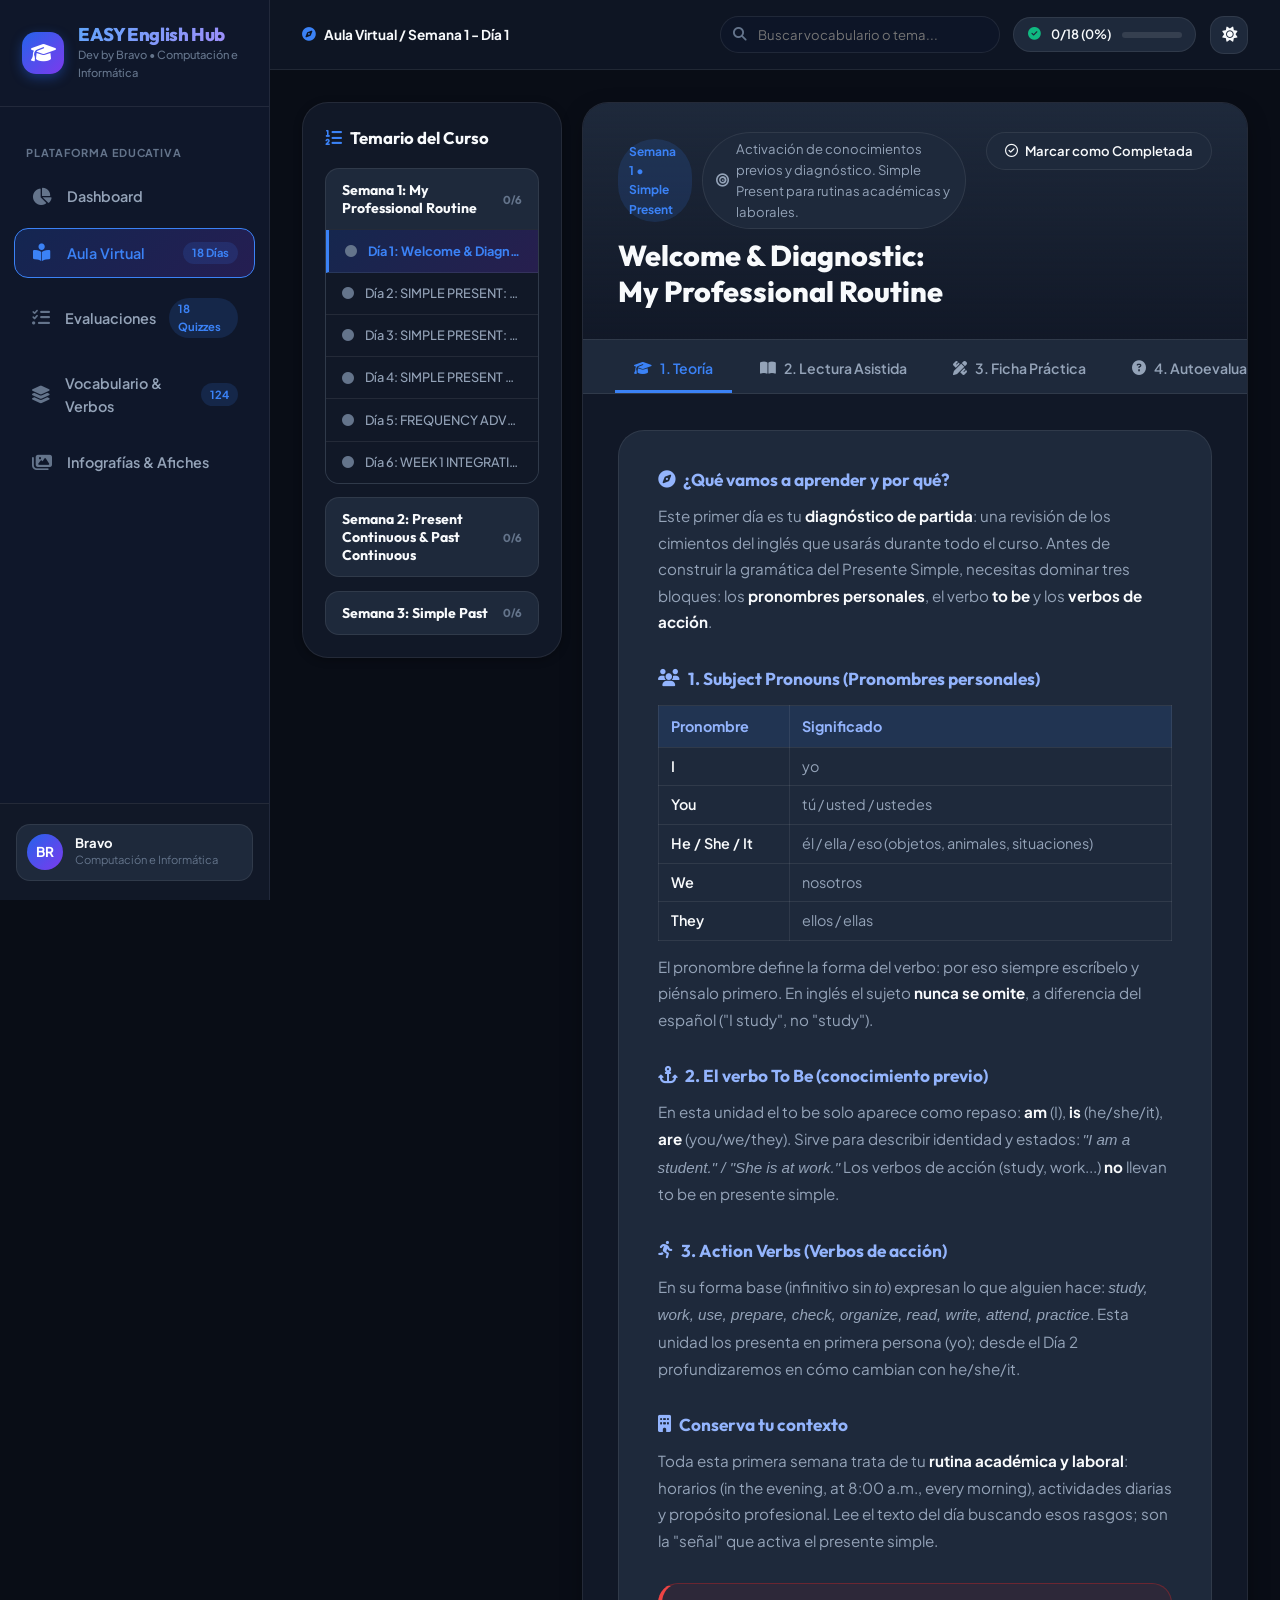
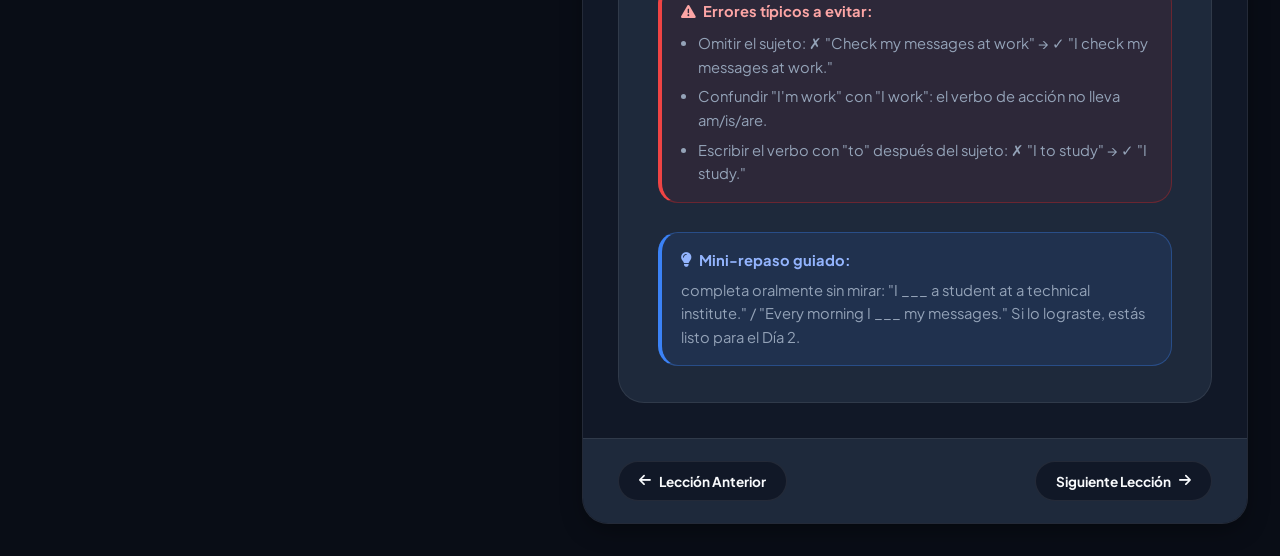
==== commit 8065b787: "Teoria gramatical: pestaña 1 con contenido pedagogico completo para los 18 dias (js/data/theories.js" ====
--- a/aula.html
+++ b/aula.html
@@ -63,25 +63,35 @@
 
           <!-- Classroom Tabs Bar -->
           <nav class="classroom-tabs-bar" id="classroomTabsBar" aria-label="Contenidos de la clase">
+            <button type="button" class="stage-tab-btn" data-tab="theory">
+              <i class="fa-solid fa-graduation-cap"></i> 1. Teoría
+            </button>
             <button type="button" class="stage-tab-btn" data-tab="reading">
-              <i class="fa-solid fa-book-open"></i> 1. Lectura Asistida
+              <i class="fa-solid fa-book-open"></i> 2. Lectura Asistida
             </button>
             <button type="button" class="stage-tab-btn" data-tab="worksheet">
-              <i class="fa-solid fa-pen-ruler"></i> 2. Ficha Práctica
+              <i class="fa-solid fa-pen-ruler"></i> 3. Ficha Práctica
             </button>
             <button type="button" class="stage-tab-btn" data-tab="quiz">
-              <i class="fa-solid fa-circle-question"></i> 3. Autoevaluación
+              <i class="fa-solid fa-circle-question"></i> 4. Autoevaluación
             </button>
             <button type="button" class="stage-tab-btn" data-tab="slides">
-              <i class="fa-solid fa-chalkboard-user"></i> 4. Diapositivas PPT
+              <i class="fa-solid fa-chalkboard-user"></i> 5. Diapositivas PPT
             </button>
             <button type="button" class="stage-tab-btn" data-tab="resources">
-              <i class="fa-solid fa-globe"></i> 5. Recursos & Práctica
+              <i class="fa-solid fa-globe"></i> 6. Recursos & Práctica
             </button>
             <button type="button" class="stage-tab-btn" data-tab="poster">
-              <i class="fa-solid fa-image"></i> 6. Infografía
+              <i class="fa-solid fa-image"></i> 7. Infografía
             </button>
           </nav>
+
+          <!-- Tab Panel 0: Teoría -->
+          <div class="stage-panel" id="stagePanel_theory">
+            <div class="theory-container" id="theoryContainer">
+              <!-- Populated dynamically by js/paginas/aula.js -->
+            </div>
+          </div>
 
           <!-- Tab Panel 1: Lectura Asistida con Voz -->
           <div class="stage-panel" id="stagePanel_reading">
--- a/css/styles.css
+++ b/css/styles.css
@@ -990,6 +990,117 @@
 }
 
 /* Reading Stage */
+.theory-container {
+  background: var(--bg-elevated);
+  border: 1px solid var(--border-color);
+  border-radius: var(--radius-xl);
+  padding: 2.2rem 2.4rem;
+  max-width: 820px;
+}
+.theory-block {
+  margin-bottom: 1.8rem;
+}
+.theory-block:last-child {
+  margin-bottom: 0;
+}
+.theory-block h3 {
+  font-family: var(--font-heading);
+  font-size: 1.08rem;
+  font-weight: 700;
+  color: var(--primary-300, #93b4fd);
+  margin-bottom: 0.6rem;
+  display: flex;
+  align-items: center;
+  gap: 0.5rem;
+}
+.theory-block p {
+  color: var(--text-secondary);
+  font-size: 0.95rem;
+  line-height: 1.75;
+  margin-bottom: 0.6rem;
+}
+.theory-block p strong {
+  color: var(--text-main);
+}
+.theory-list {
+  margin: 0.4rem 0 0.6rem 1.1rem;
+  display: flex;
+  flex-direction: column;
+  gap: 0.45rem;
+  color: var(--text-secondary);
+  font-size: 0.95rem;
+  line-height: 1.6;
+}
+.theory-list li::marker {
+  color: var(--primary-500);
+}
+.theory-table {
+  width: 100%;
+  border-collapse: collapse;
+  margin: 0.8rem 0;
+  font-size: 0.9rem;
+}
+.theory-table th {
+  text-align: left;
+  background: rgba(59, 130, 246, 0.12);
+  color: var(--primary-300, #93b4fd);
+  font-weight: 700;
+  padding: 0.55rem 0.8rem;
+  border: 1px solid var(--border-color);
+}
+.theory-table td {
+  padding: 0.5rem 0.8rem;
+  border: 1px solid var(--border-color);
+  color: var(--text-secondary);
+  line-height: 1.5;
+}
+.theory-table td:first-child {
+  color: var(--text-main);
+  font-weight: 600;
+}
+.theory-warn {
+  background: rgba(220, 38, 38, 0.08);
+  border: 1px solid rgba(220, 38, 38, 0.35);
+  border-left: 4px solid #ef4444;
+  border-radius: var(--radius-lg);
+  padding: 1rem 1.2rem;
+  margin-bottom: 1.8rem;
+  color: var(--text-secondary);
+  font-size: 0.92rem;
+  line-height: 1.6;
+}
+.theory-warn strong {
+  color: #fca5a5;
+  display: flex;
+  align-items: center;
+  gap: 0.45rem;
+  margin-bottom: 0.5rem;
+}
+.theory-warn ul {
+  margin-left: 1.1rem;
+  display: flex;
+  flex-direction: column;
+  gap: 0.4rem;
+}
+.theory-tip {
+  background: rgba(59, 130, 246, 0.1);
+  border: 1px solid rgba(59, 130, 246, 0.35);
+  border-left: 4px solid #3b82f6;
+  border-radius: var(--radius-lg);
+  padding: 1rem 1.2rem;
+  color: var(--text-secondary);
+  font-size: 0.92rem;
+  line-height: 1.6;
+}
+.theory-tip strong {
+  color: #93b4fd;
+  display: flex;
+  align-items: center;
+  gap: 0.45rem;
+  margin-bottom: 0.4rem;
+}
+
+/* Reading Stage */
 .reading-stage-grid {
   display: grid;
   grid-template-columns: 1fr 340px;
@@ -1897,6 +2008,17 @@
 }
 
 /* Responsive Adaptations */
+@media (max-width: 1400px) {
+  .classroom-layout {
+    grid-template-columns: 260px 1fr;
+    gap: 1.25rem;
+  }
+  .reading-stage-grid {
+    grid-template-columns: 1fr;
+    gap: 1.5rem;
+  }
+}
+
 @media (max-width: 1200px) {
   .dash-stats-grid {
     grid-template-columns: repeat(2, 1fr);
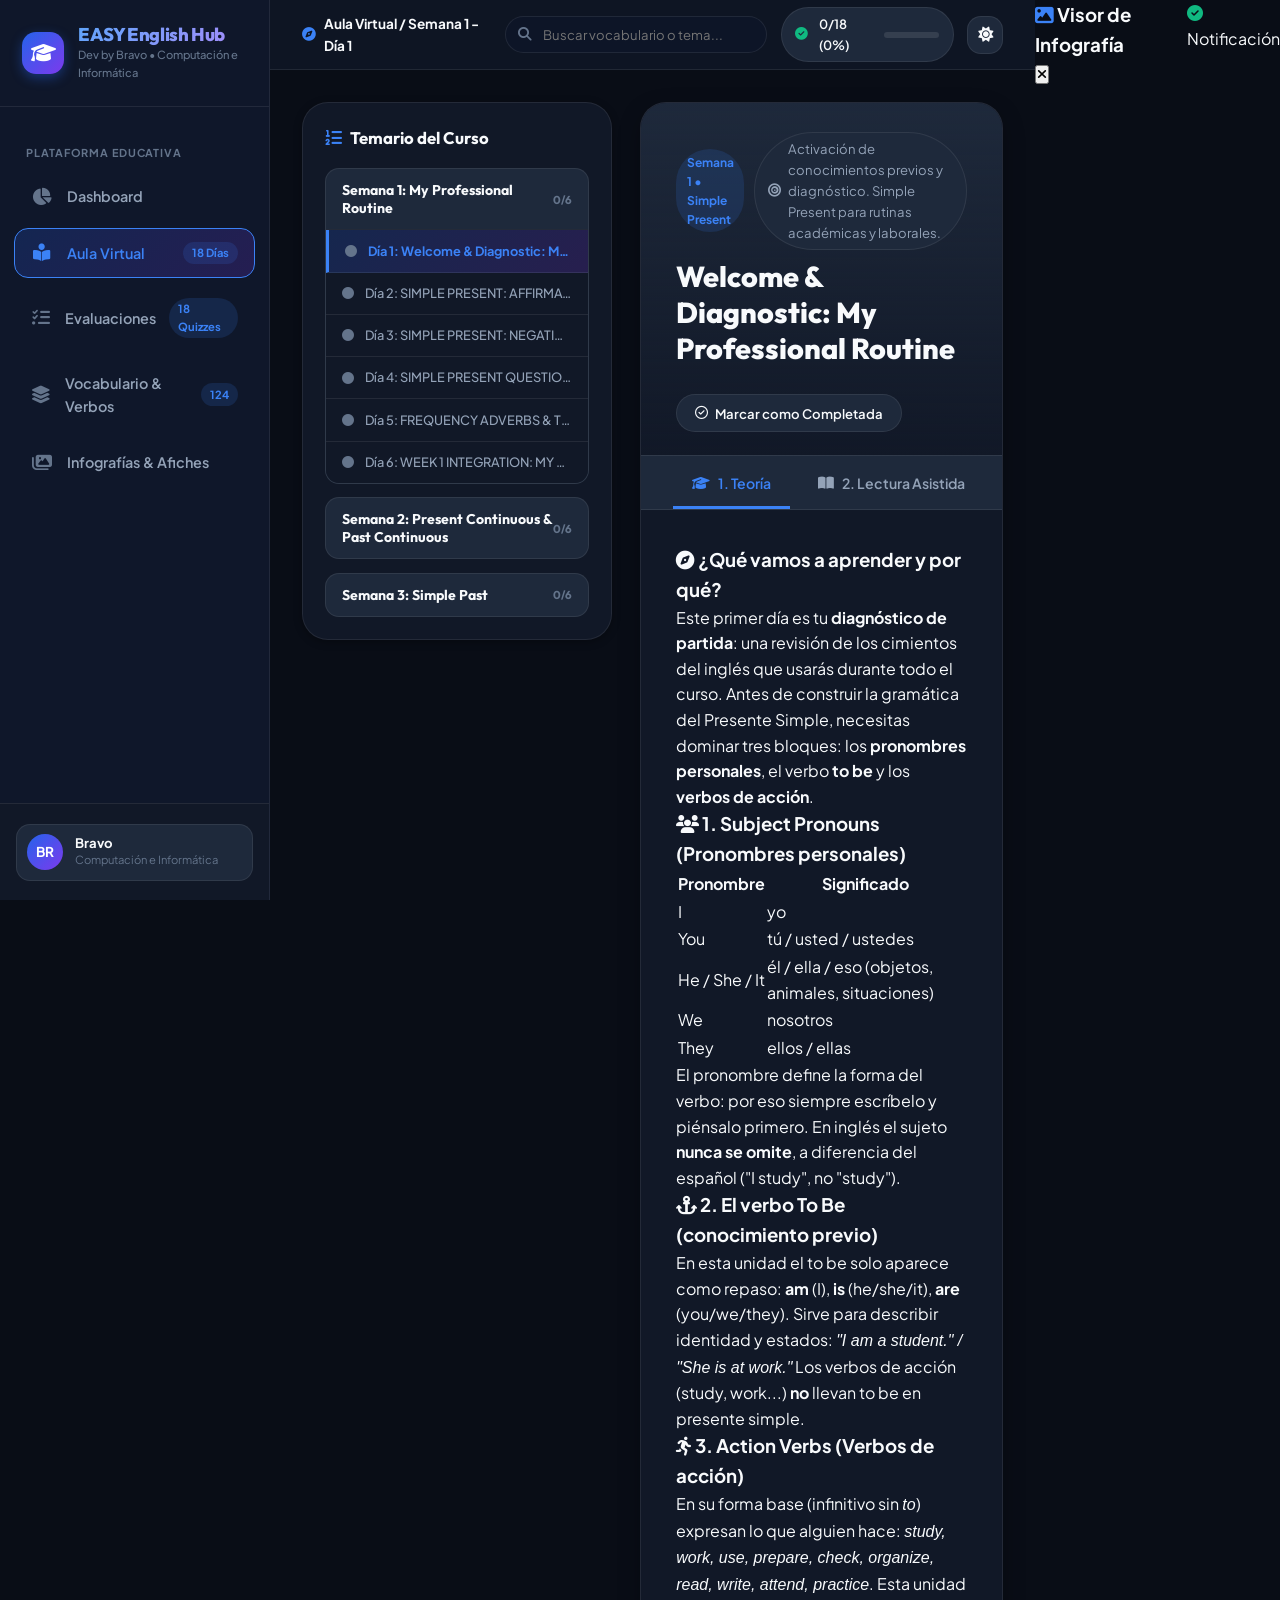
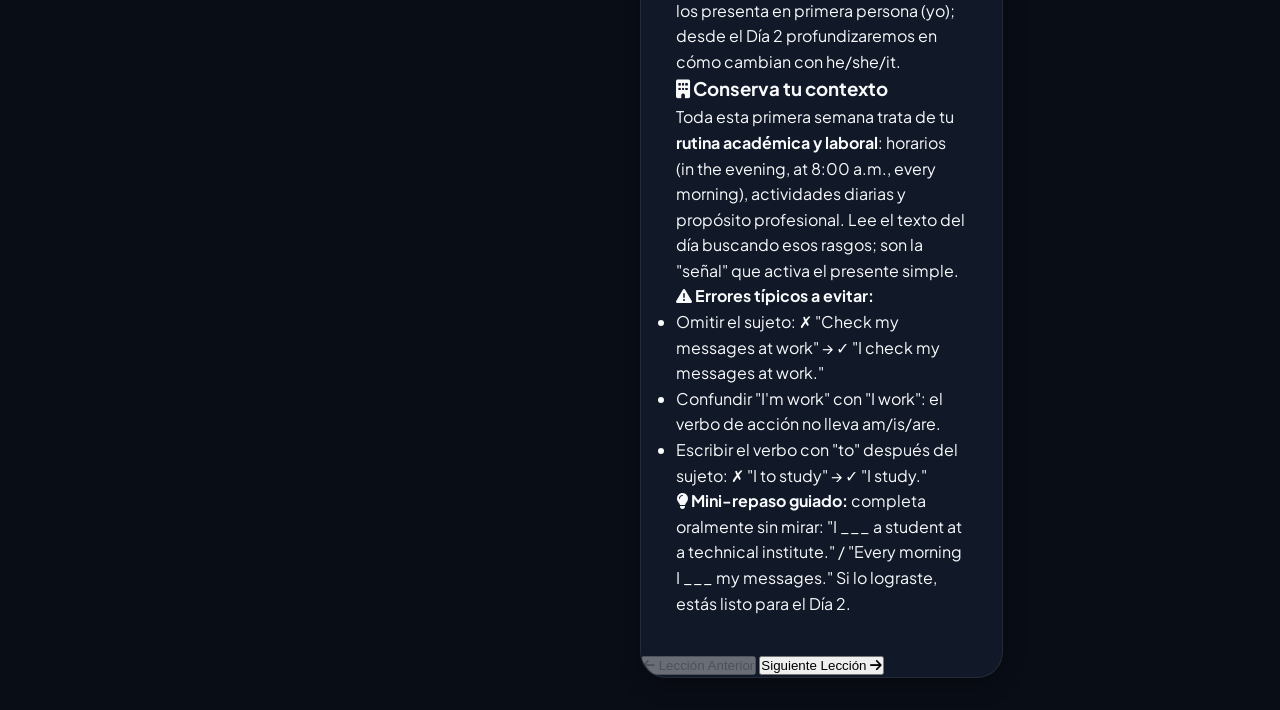
==== commit 2c391cb9: "Quiz oficial: respuestas ocultas hasta terminar, boton Calificar mi test, puntaje real y autoevaluac" ====
--- a/aula.html
+++ b/aula.html
@@ -75,14 +75,17 @@
             <button type="button" class="stage-tab-btn" data-tab="quiz">
               <i class="fa-solid fa-circle-question"></i> 4. Autoevaluación
             </button>
+            <button type="button" class="stage-tab-btn" data-tab="challenge">
+              <i class="fa-solid fa-stopwatch"></i> 5. Reto Cronometrado
+            </button>
             <button type="button" class="stage-tab-btn" data-tab="slides">
-              <i class="fa-solid fa-chalkboard-user"></i> 5. Diapositivas PPT
+              <i class="fa-solid fa-chalkboard-user"></i> 6. Diapositivas PPT
             </button>
             <button type="button" class="stage-tab-btn" data-tab="resources">
-              <i class="fa-solid fa-globe"></i> 6. Recursos & Práctica
+              <i class="fa-solid fa-globe"></i> 7. Recursos & Práctica
             </button>
             <button type="button" class="stage-tab-btn" data-tab="poster">
-              <i class="fa-solid fa-image"></i> 7. Infografía
+              <i class="fa-solid fa-image"></i> 8. Infografía
             </button>
           </nav>
 
@@ -173,7 +176,7 @@
                   <h3>Autoevaluación Oficial del Día</h3>
                   <p>Responde las 5 preguntas y obtén retroalimentación inmediata con explicación.</p>
                 </div>
-                <div class="quiz-score-pill" id="quizScorePill">0 / 5</div>
+                <div class="quiz-score-pill" id="quizScorePill">—</div>
               </div>
 
               <div id="quizQuestionsWrap" style="display: flex; flex-direction: column; gap: 1.5rem;">
@@ -189,6 +192,13 @@
                   <!-- Populated dynamically -->
                 </div>
               </div>
+            </div>
+          </div>
+
+          <!-- Tab Panel 4.5: Reto Cronometrado -->
+          <div class="stage-panel" id="stagePanel_challenge">
+            <div class="theory-container" id="challengeContainer">
+              <!-- Populated dynamically by js/paginas/aula.js -->
             </div>
           </div>
 
--- a/css/styles.css
+++ b/css/styles.css
@@ -989,7 +989,148 @@
   gap: 0.4rem;
 }
 
-/* Reading Stage */
+/* Reto Cronometrado */
+.challenge-intro {
+  text-align: center;
+  padding: 2rem 1rem;
+}
+.challenge-intro-badge {
+  display: inline-flex;
+  align-items: center;
+  gap: 0.5rem;
+  background: rgba(59, 130, 246, 0.12);
+  border: 1px solid rgba(59, 130, 246, 0.35);
+  color: var(--primary-300, #93b4fd);
+  font-size: 0.8rem;
+  font-weight: 700;
+  padding: 0.4rem 0.9rem;
+  border-radius: 999px;
+  margin-bottom: 1rem;
+}
+.challenge-intro-title {
+  font-family: var(--font-heading);
+  font-size: 1.6rem;
+  font-weight: 800;
+  margin-bottom: 0.5rem;
+}
+.challenge-intro-sub {
+  color: var(--text-secondary);
+  font-size: 0.92rem;
+  line-height: 1.7;
+  max-width: 560px;
+  margin: 0 auto 1rem;
+}
+.challenge-best-score {
+  display: inline-flex;
+  align-items: center;
+  gap: 0.45rem;
+  color: var(--text-secondary);
+  font-size: 0.88rem;
+  background: var(--bg-surface);
+  border: 1px solid var(--border-color);
+  border-radius: var(--radius-lg);
+  padding: 0.5rem 0.9rem;
+}
+.challenge-best-score strong { color: #facc15; }
+.challenge-question-wrap { padding: 0 0.2rem; }
+.challenge-topbar {
+  display: flex;
+  justify-content: space-between;
+  align-items: center;
+  margin-bottom: 0.6rem;
+}
+.challenge-progress {
+  color: var(--text-secondary);
+  font-size: 0.9rem;
+}
+.challenge-timer {
+  font-family: var(--font-heading);
+  font-size: 1.5rem;
+  font-weight: 800;
+  color: #22c55e;
+  min-width: 70px;
+  text-align: right;
+  transition: color 0.3s ease;
+}
+.challenge-timer.urgent { color: #ef4444; animation: challengePulse 1s infinite; }
+@keyframes challengePulse {
+  0%, 100% { opacity: 1; }
+  50% { opacity: 0.55; }
+}
+.challenge-timer-bar {
+  height: 8px;
+  background: var(--bg-surface);
+  border-radius: 999px;
+  overflow: hidden;
+  border: 1px solid var(--border-color);
+}
+.challenge-fill {
+  display: block;
+  height: 100%;
+  background: linear-gradient(90deg, #22c55e, #84cc16);
+  border-radius: 999px;
+  transition: width 1s linear;
+}
+.challenge-fill.urgent {
+  background: linear-gradient(90deg, #ef4444, #f97316);
+}
+.challenge-result-score {
+  text-align: center;
+  margin-bottom: 0.8rem;
+}
+.challenge-result-number {
+  font-family: var(--font-heading);
+  font-size: 3rem;
+  font-weight: 900;
+  color: var(--primary-500);
+  display: block;
+  line-height: 1.1;
+}
+.challenge-result-label {
+  color: var(--text-secondary);
+  font-size: 0.9rem;
+}
+.challenge-result-msg {
+  text-align: center;
+  color: var(--text-secondary);
+  font-size: 0.95rem;
+  max-width: 540px;
+  margin: 0 auto 1.4rem;
+  line-height: 1.6;
+}
+.challenge-review {
+  background: var(--bg-surface);
+  border: 1px solid var(--border-color);
+  border-radius: var(--radius-lg);
+  padding: 1.1rem 1.3rem;
+}
+.challenge-review h4 {
+  font-size: 0.95rem;
+  margin-bottom: 0.8rem;
+}
+.challenge-review-row {
+  display: flex;
+  gap: 0.6rem;
+  align-items: baseline;
+  padding: 0.65rem 0;
+  border-top: 1px solid var(--border-color);
+  font-size: 0.88rem;
+  color: var(--text-secondary);
+  line-height: 1.5;
+}
+.challenge-review-row:first-of-type { border-top: none; }
+.challenge-review-ver {
+  display: block;
+  font-size: 0.8rem;
+  margin-left: auto;
+  white-space: nowrap;
+}
+.challenge-review-row.ok .challenge-review-ver { color: #22c55e; }
+.challenge-review-row.bad .challenge-review-ver { color: #ef4444; }
+.challenge-review-row.timeout .challenge-review-ver { color: #f97316; }
+
+/* Flujo de calificación del quiz */
+.option-btn.selected {
 .theory-container {
   background: var(--bg-elevated);
   border: 1px solid var(--border-color);
